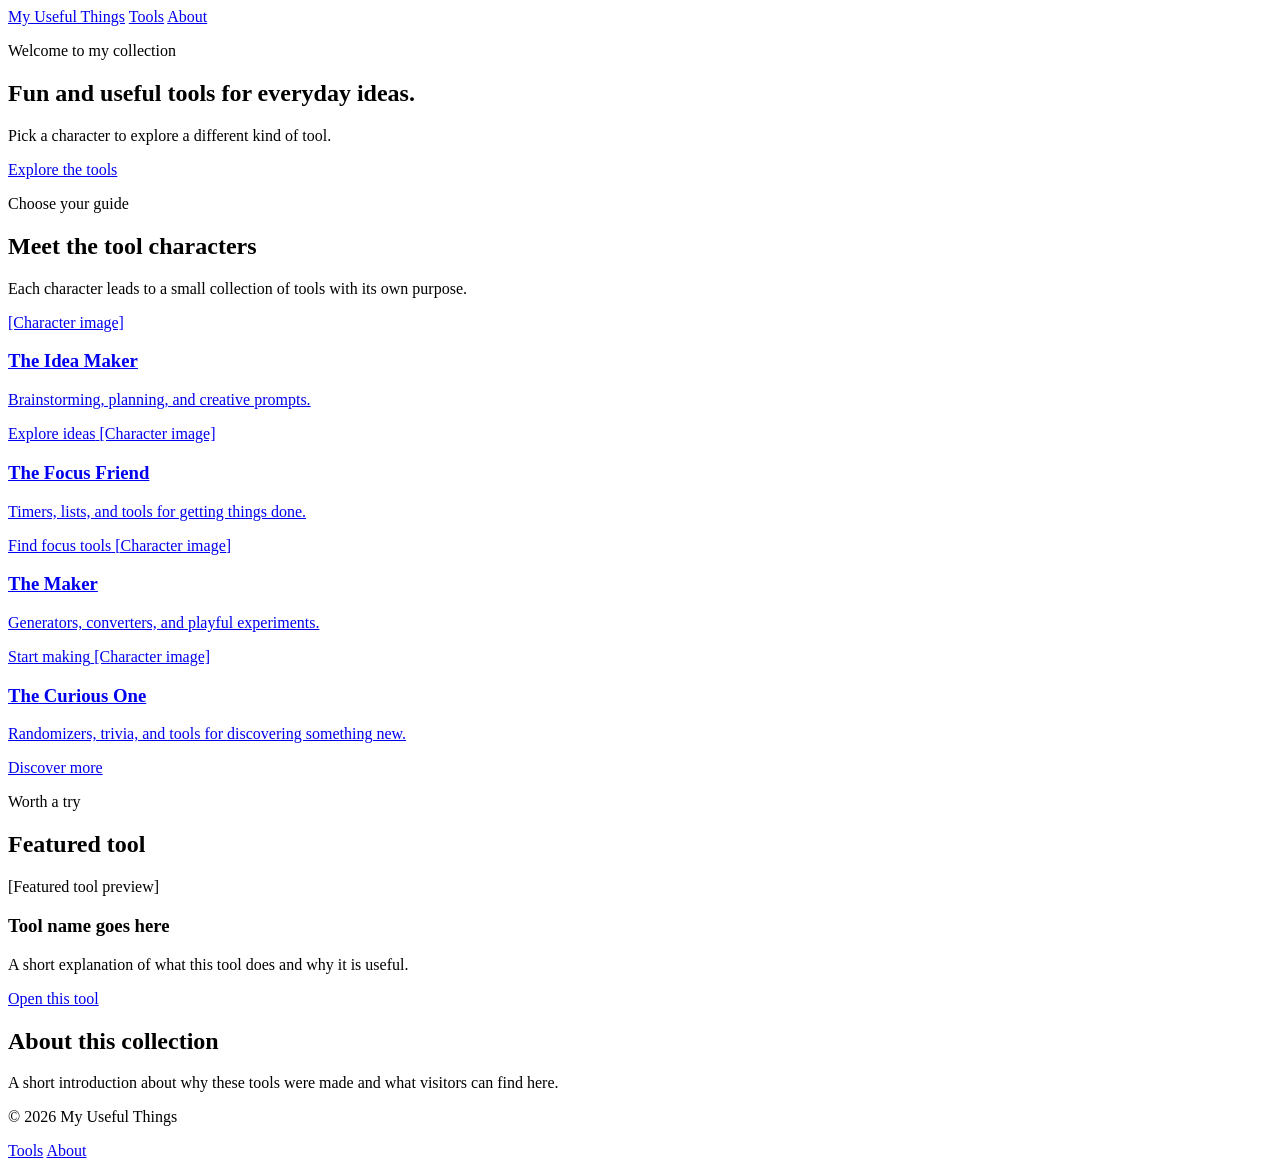
==== index.html @ 96efe14b "Initial commit" ====
<!doctype html>
<html lang="en">
	<head>
		<meta charset="utf-8" />
		<meta name="viewport" content="width=device-width, initial-scale=1" />
		<title>My Useful Things</title>
	</head>
	<body>
		<header>
			<nav aria-label="Main navigation">
				<a href="index.html">My Useful Things</a>
				<a href="#tools">Tools</a>
				<a href="#about">About</a>
			</nav>

			<section class="hero" aria-labelledby="page-title">
				<p>Welcome to my collection</p>
				<h1 id="page-title">Fun and useful tools for everyday ideas.</h1>
				<p>Pick a character to explore a different kind of tool.</p>
				<a href="#tools">Explore the tools</a>
			</section>
		</header>

		<main>
			<section id="tools" aria-labelledby="tools-title">
				<p>Choose your guide</p>
				<h2 id="tools-title">Meet the tool characters</h2>
				<p>Each character leads to a small collection of tools with its own purpose.</p>

				<div class="character-grid">
					<a class="character-card" href="character-ideas.html">
						<span aria-hidden="true">[Character image]</span>
						<h3>The Idea Maker</h3>
						<p>Brainstorming, planning, and creative prompts.</p>
						<span>Explore ideas</span>
					</a>

					<a class="character-card" href="character-focus.html">
						<span aria-hidden="true">[Character image]</span>
						<h3>The Focus Friend</h3>
						<p>Timers, lists, and tools for getting things done.</p>
						<span>Find focus tools</span>
					</a>

					<a class="character-card" href="character-create.html">
						<span aria-hidden="true">[Character image]</span>
						<h3>The Maker</h3>
						<p>Generators, converters, and playful experiments.</p>
						<span>Start making</span>
					</a>

					<a class="character-card" href="character-discover.html">
						<span aria-hidden="true">[Character image]</span>
						<h3>The Curious One</h3>
						<p>Randomizers, trivia, and tools for discovering something new.</p>
						<span>Discover more</span>
					</a>
				</div>
			</section>

			<section id="featured" aria-labelledby="featured-title">
				<p>Worth a try</p>
				<h2 id="featured-title">Featured tool</h2>
				<div class="featured-tool">
					<span aria-hidden="true">[Featured tool preview]</span>
					<div>
						<h3>Tool name goes here</h3>
						<p>A short explanation of what this tool does and why it is useful.</p>
						<a href="tool.html">Open this tool</a>
					</div>
				</div>
			</section>

			<section id="about" aria-labelledby="about-title">
				<h2 id="about-title">About this collection</h2>
				<p>A short introduction about why these tools were made and what visitors can find here.</p>
			</section>
		</main>

		<footer>
			<p>&copy; 2026 My Useful Things</p>
			<nav aria-label="Footer navigation">
				<a href="#tools">Tools</a>
				<a href="#about">About</a>
			</nav>
		</footer>
	</body>
</html>
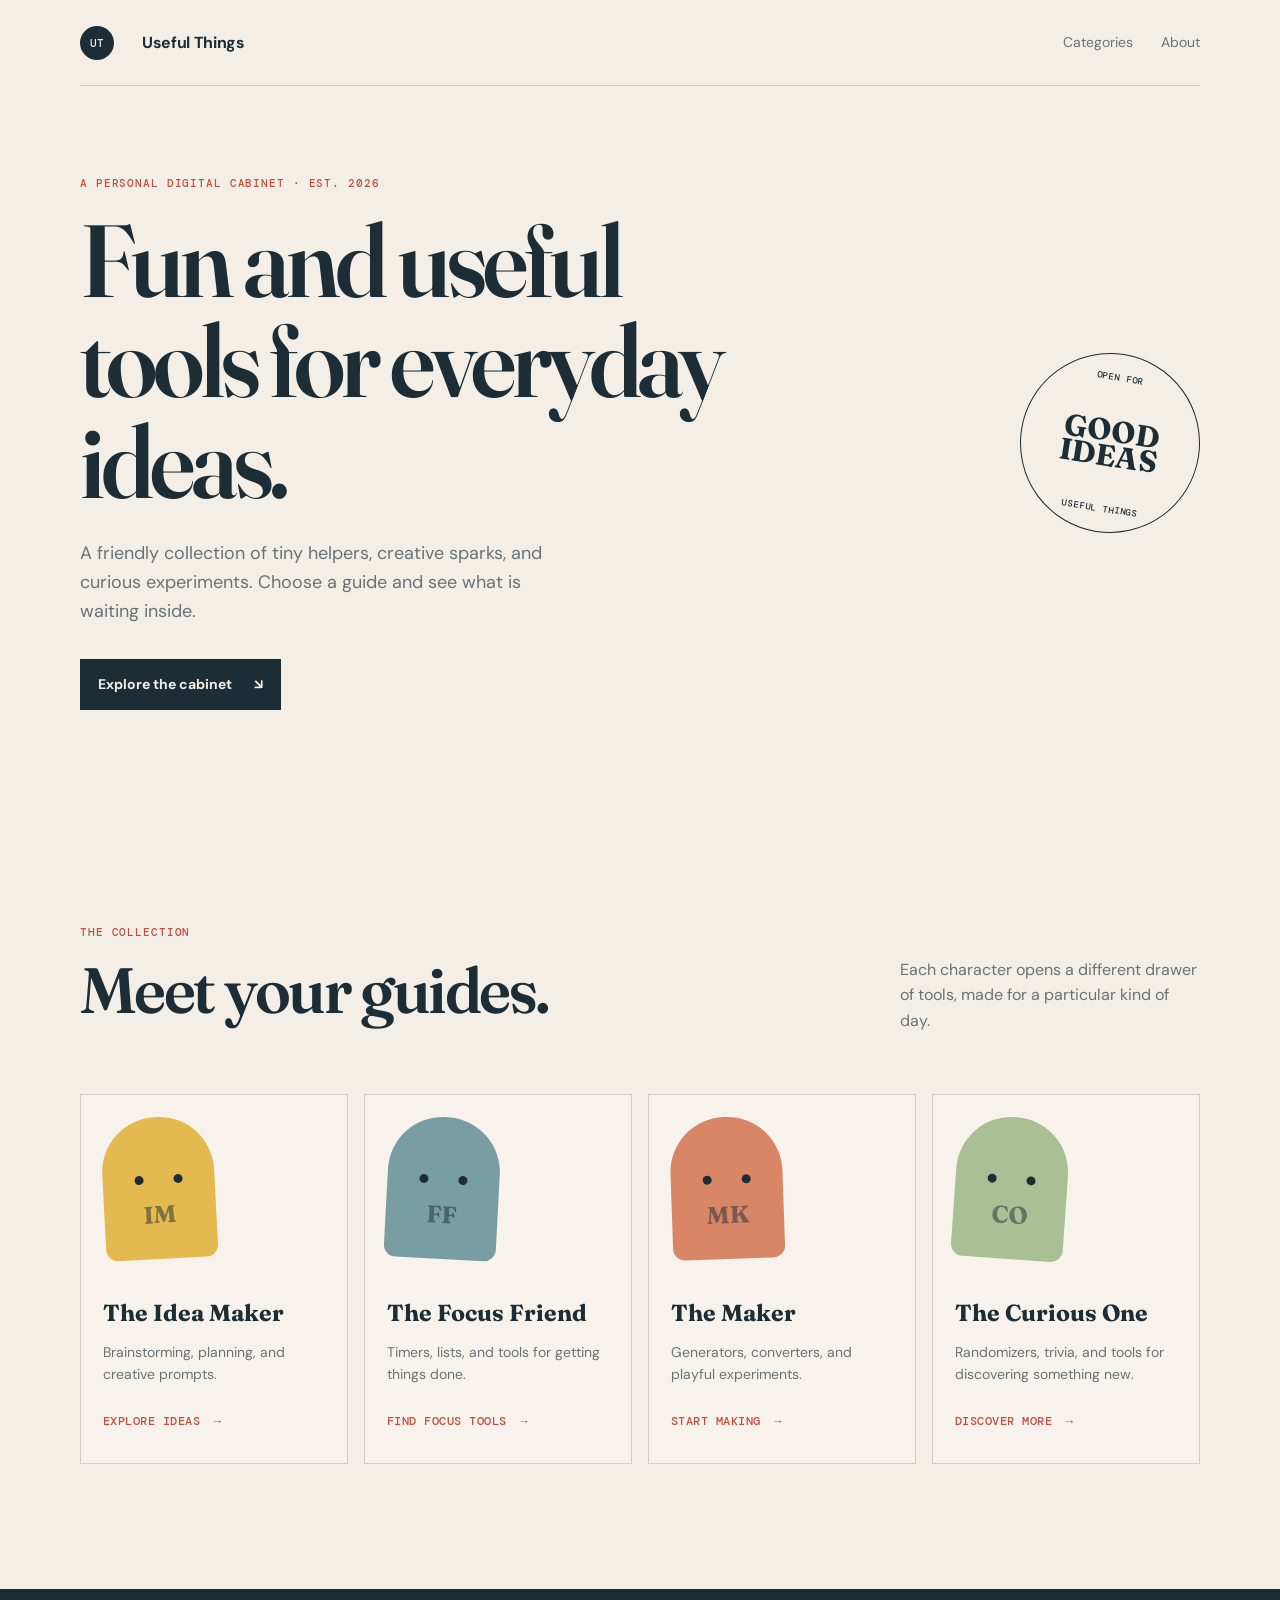
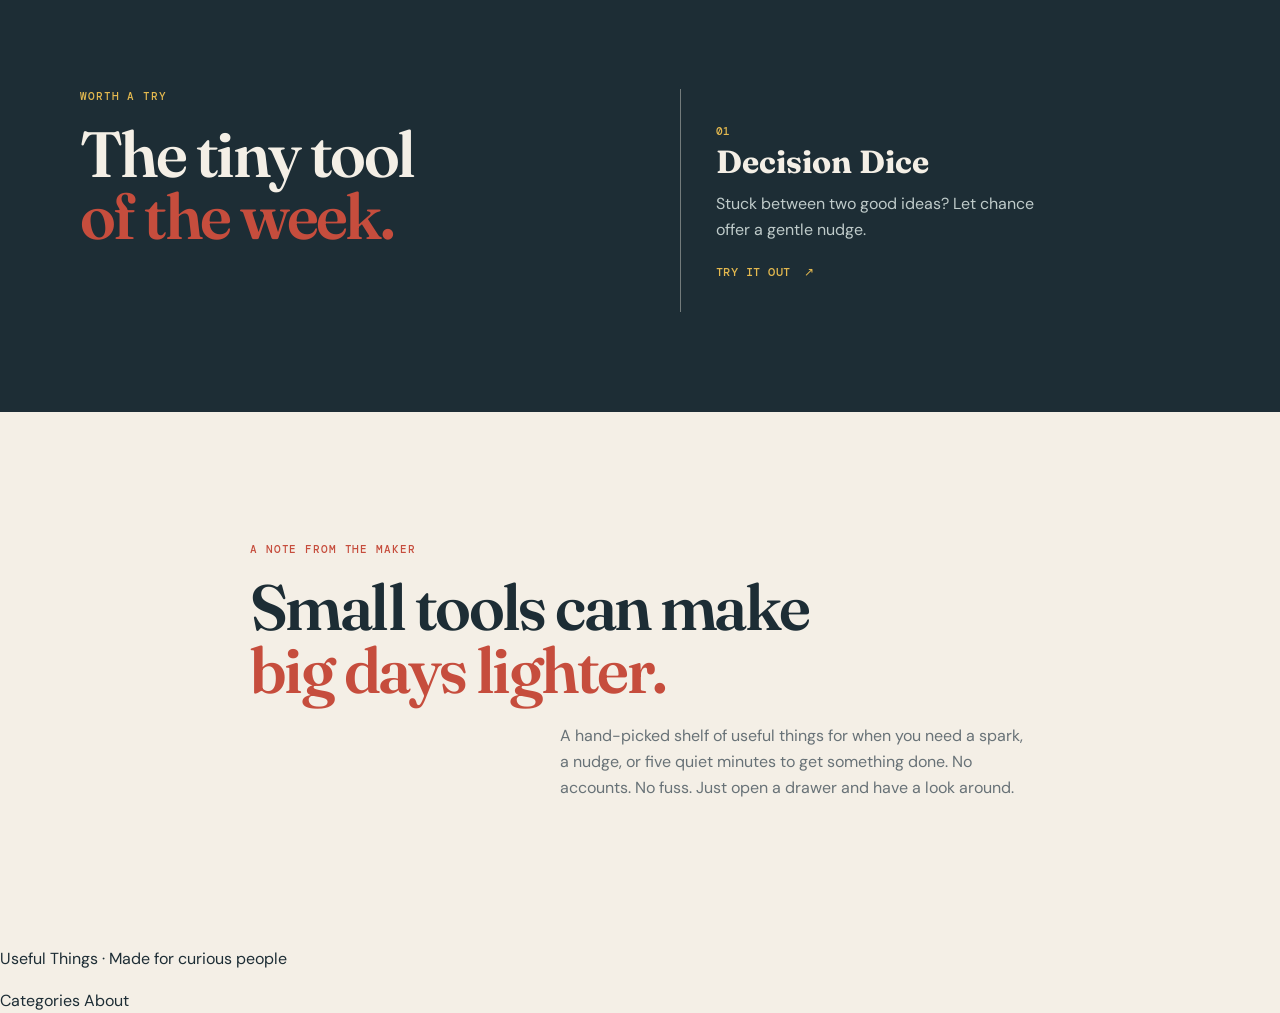
==== commit 2f0a814f: "Polished UI" ====
--- a/index.html
+++ b/index.html
@@ -3,84 +3,75 @@
 	<head>
 		<meta charset="utf-8" />
 		<meta name="viewport" content="width=device-width, initial-scale=1" />
-		<title>My Useful Things</title>
+		<meta name="description" content="A small cabinet of fun and useful digital tools." />
+		<link rel="preconnect" href="https://fonts.googleapis.com" />
+		<link rel="preconnect" href="https://fonts.gstatic.com" crossorigin />
+		<link href="https://fonts.googleapis.com/css2?family=DM+Mono:wght@400;500&family=DM+Sans:wght@400;500;700&family=Fraunces:opsz,wght@9..144,600;9..144,700&display=swap" rel="stylesheet" />
+		<link rel="stylesheet" href="styles.css" />
+		<title>Useful Things | A cabinet of tools</title>
 	</head>
 	<body>
 		<header>
-			<nav aria-label="Main navigation">
-				<a href="index.html">My Useful Things</a>
-				<a href="#tools">Tools</a>
-				<a href="#about">About</a>
+			<nav class="site-nav page-width" aria-label="Main navigation">
+				<a class="brand" href="index.html"><span class="brand-mark">UT</span><span>Useful Things</span></a>
+				<div class="nav-links"><a href="#tools">Categories</a><a href="#about">About</a></div>
 			</nav>
 
-			<section class="hero" aria-labelledby="page-title">
-				<p>Welcome to my collection</p>
+			<section class="hero page-width" aria-labelledby="page-title">
+				<div class="hero-copy"><p class="eyebrow">A personal digital cabinet · Est. 2026</p>
 				<h1 id="page-title">Fun and useful tools for everyday ideas.</h1>
-				<p>Pick a character to explore a different kind of tool.</p>
-				<a href="#tools">Explore the tools</a>
+				<p class="hero-intro">A friendly collection of tiny helpers, creative sparks, and curious experiments. Choose a guide and see what is waiting inside.</p>
+				<a class="button button-dark" href="#tools">Explore the cabinet <span aria-hidden="true">↘</span></a></div>
+				<div class="hero-stamp" aria-label="A collection of useful things"><span class="stamp-top">OPEN FOR</span><strong>GOOD<br />IDEAS</strong><span class="stamp-bottom">USEFUL THINGS</span></div>
 			</section>
 		</header>
 
 		<main>
-			<section id="tools" aria-labelledby="tools-title">
-				<p>Choose your guide</p>
-				<h2 id="tools-title">Meet the tool characters</h2>
-				<p>Each character leads to a small collection of tools with its own purpose.</p>
+			<section id="tools" class="page-width section-block" aria-labelledby="tools-title">
+				<div class="section-heading"><div><p class="eyebrow">The collection</p><h2 id="tools-title">Meet your guides.</h2></div><p>Each character opens a different drawer of tools, made for a particular kind of day.</p></div>
 
 				<div class="character-grid">
 					<a class="character-card" href="character-ideas.html">
-						<span aria-hidden="true">[Character image]</span>
+						<span class="character-art character-idea" aria-hidden="true"><span>IM</span></span>
 						<h3>The Idea Maker</h3>
 						<p>Brainstorming, planning, and creative prompts.</p>
-						<span>Explore ideas</span>
+						<span class="card-link">Explore ideas <span aria-hidden="true">→</span></span>
 					</a>
 
 					<a class="character-card" href="character-focus.html">
-						<span aria-hidden="true">[Character image]</span>
+						<span class="character-art character-focus" aria-hidden="true"><span>FF</span></span>
 						<h3>The Focus Friend</h3>
 						<p>Timers, lists, and tools for getting things done.</p>
-						<span>Find focus tools</span>
+						<span class="card-link">Find focus tools <span aria-hidden="true">→</span></span>
 					</a>
 
 					<a class="character-card" href="character-create.html">
-						<span aria-hidden="true">[Character image]</span>
+						<span class="character-art character-maker" aria-hidden="true"><span>MK</span></span>
 						<h3>The Maker</h3>
 						<p>Generators, converters, and playful experiments.</p>
-						<span>Start making</span>
+						<span class="card-link">Start making <span aria-hidden="true">→</span></span>
 					</a>
 
 					<a class="character-card" href="character-discover.html">
-						<span aria-hidden="true">[Character image]</span>
+						<span class="character-art character-curious" aria-hidden="true"><span>CO</span></span>
 						<h3>The Curious One</h3>
 						<p>Randomizers, trivia, and tools for discovering something new.</p>
-						<span>Discover more</span>
+						<span class="card-link">Discover more <span aria-hidden="true">→</span></span>
 					</a>
 				</div>
 			</section>
 
-			<section id="featured" aria-labelledby="featured-title">
-				<p>Worth a try</p>
-				<h2 id="featured-title">Featured tool</h2>
-				<div class="featured-tool">
-					<span aria-hidden="true">[Featured tool preview]</span>
-					<div>
-						<h3>Tool name goes here</h3>
-						<p>A short explanation of what this tool does and why it is useful.</p>
-						<a href="tool.html">Open this tool</a>
-					</div>
-				</div>
+			<section id="featured" class="feature-band" aria-labelledby="featured-title"><div class="page-width feature-inner"><div><p class="eyebrow">Worth a try</p><h2 id="featured-title">The tiny tool<br /><em>of the week.</em></h2></div><div class="feature-note"><span class="tool-number">01</span><h3>Decision Dice</h3><p>Stuck between two good ideas? Let chance offer a gentle nudge.</p><a class="text-link" href="character-discover.html">Try it out <span aria-hidden="true">↗</span></a></div></div></section>
 			</section>
 
-			<section id="about" aria-labelledby="about-title">
-				<h2 id="about-title">About this collection</h2>
-				<p>A short introduction about why these tools were made and what visitors can find here.</p>
+			<section id="about" class="page-width about-section" aria-labelledby="about-title"><p class="eyebrow">A note from the maker</p><h2 id="about-title">Small tools can make<br /><em>big days lighter.</em></h2><p>A hand-picked shelf of useful things for when you need a spark, a nudge, or five quiet minutes to get something done. No accounts. No fuss. Just open a drawer and have a look around.</p>
 			</section>
 		</main>
 
 		<footer>
-			<p>&copy; 2026 My Useful Things</p>
+			<p>Useful Things <span aria-hidden="true">·</span> Made for curious people</p>
 			<nav aria-label="Footer navigation">
-				<a href="#tools">Tools</a>
+				<a href="#tools">Categories</a>
 				<a href="#about">About</a>
 			</nav>
 		</footer>
--- a/styles.css
+++ b/styles.css
@@ -0,0 +1,65 @@
+:root {
+  --paper: #f4efe6;
+  --paper-deep: #e8dfd1;
+  --ink: #1d2d35;
+  --muted: #687277;
+  --red: #c64d3d;
+  --yellow: #e4b94f;
+  --blue: #789da2;
+  --line: rgba(29, 45, 53, 0.18);
+  --serif: "Fraunces", Georgia, serif;
+  --sans: "DM Sans", Verdana, sans-serif;
+  --mono: "DM Mono", Consolas, monospace;
+}
+
+* { box-sizing: border-box; }
+html { scroll-behavior: smooth; }
+body { margin: 0; color: var(--ink); background: var(--paper); font: 400 16px/1.6 var(--sans); }
+a { color: inherit; text-decoration: none; }
+a:focus-visible { outline: 3px solid var(--red); outline-offset: 5px; }
+.page-width { width: min(1120px, calc(100% - 48px)); margin-inline: auto; }
+.site-header { min-height: 680px; border-bottom: 1px solid var(--line); background: radial-gradient(circle at 80% 35%, rgba(228,185,79,.25), transparent 25%), var(--paper); }
+.site-nav { display: flex; align-items: center; justify-content: space-between; min-height: 86px; border-bottom: 1px solid var(--line); }
+.brand, .nav-links, .site-footer nav { display: flex; align-items: center; gap: 28px; }
+.brand { font-weight: 700; letter-spacing: -.02em; }
+.brand-mark { display: grid; place-items: center; width: 34px; height: 34px; color: var(--paper); background: var(--ink); border-radius: 50%; font: 500 11px var(--mono); }
+.nav-links a, .site-footer a { color: var(--muted); font-size: 14px; }
+.nav-links a:hover, .site-footer a:hover, .text-link:hover { color: var(--red); }
+.hero { display: flex; align-items: center; justify-content: space-between; gap: 60px; min-height: 594px; padding-block: 90px; }
+.hero-copy { max-width: 720px; }
+.eyebrow { margin: 0 0 20px; color: var(--red); font: 500 11px var(--mono); letter-spacing: .08em; text-transform: uppercase; }
+h1, h2, h3, p { margin-top: 0; }
+h1, h2 { font-family: var(--serif); font-weight: 600; letter-spacing: -.04em; line-height: .98; }
+h1 { max-width: 760px; margin-bottom: 28px; font-size: clamp(3.4rem, 8vw, 7.2rem); }
+h2 { margin-bottom: 22px; font-size: clamp(2.8rem, 5vw, 5rem); }
+h3 { margin-bottom: 10px; font-size: 1.25rem; }
+em { color: var(--red); font-style: normal; }
+.hero-intro { max-width: 470px; margin-bottom: 34px; color: var(--muted); font-size: 18px; }
+.button { display: inline-flex; align-items: center; gap: 22px; padding: 14px 18px; font-size: 14px; font-weight: 700; transition: transform .2s ease, background .2s ease; }
+.button:hover { transform: translateY(-3px); }
+.button-dark { color: var(--paper); background: var(--ink); }
+.hero-stamp { display: grid; place-items: center; flex: 0 0 180px; width: 180px; height: 180px; color: var(--ink); border: 1px solid var(--ink); border-radius: 50%; text-align: center; transform: rotate(9deg); }
+.hero-stamp strong { font: 700 30px/.84 var(--serif); }
+.stamp-top, .stamp-bottom { font: 500 9px var(--mono); letter-spacing: .1em; }
+.section-block { padding-block: 125px; }
+.section-heading { display: flex; align-items: end; justify-content: space-between; gap: 40px; margin-bottom: 50px; }
+.section-heading > p { max-width: 300px; margin-bottom: 10px; color: var(--muted); }
+.character-grid { display: grid; grid-template-columns: repeat(4, 1fr); gap: 16px; }
+.character-card { min-height: 370px; padding: 22px; border: 1px solid var(--line); background: rgba(255,255,255,.22); transition: transform .25s ease, background .25s ease, box-shadow .25s ease; }
+.character-card:hover { background: #fffaf3; box-shadow: 8px 8px 0 var(--paper-deep); transform: translateY(-6px); }
+.character-art { display: grid; place-items: center; width: 112px; height: 142px; margin-bottom: 35px; border-radius: 55px 55px 12px 12px; font: 700 24px var(--serif); position: relative; }
+.character-art::before, .character-art::after { content: ""; position: absolute; top: 58px; width: 9px; height: 9px; background: var(--ink); border-radius: 50%; }
+.character-art::before { left: 32px; }.character-art::after { right: 32px; }
+.character-idea { background: var(--yellow); transform: rotate(-3deg); }.character-focus { background: var(--blue); transform: rotate(3deg); }.character-maker { background: #d98667; transform: rotate(-2deg); }.character-curious { background: #aabf94; transform: rotate(4deg); }
+.character-art span { padding-top: 52px; opacity: .5; }
+.character-card h3 { font-family: var(--serif); font-size: 1.45rem; }
+.character-card p { min-height: 52px; color: var(--muted); font-size: 14px; }
+.card-link, .text-link { color: var(--red); font: 500 12px var(--mono); text-transform: uppercase; letter-spacing: .04em; }
+.card-link span, .text-link span { display: inline-block; margin-left: 6px; transition: transform .2s ease; }.character-card:hover .card-link span, .text-link:hover span { transform: translateX(4px); }
+.feature-band { color: var(--paper); background: var(--ink); }
+.feature-inner { display: grid; grid-template-columns: 1fr 1fr; gap: 80px; padding-block: 100px; }.feature-inner h2 { margin-bottom: 0; }.feature-inner .eyebrow { color: var(--yellow); }.feature-note { align-self: center; padding: 28px 0 28px 35px; border-left: 1px solid rgba(244,239,230,.4); }.feature-note h3 { font: 700 2rem var(--serif); }.feature-note p { max-width: 340px; color: #bfcbca; }.tool-number { color: var(--yellow); font: 500 11px var(--mono); }.feature-note .text-link { color: var(--yellow); }
+.about-section { max-width: 780px; padding-block: 130px; }.about-section > p:last-child { max-width: 470px; margin-left: auto; color: var(--muted); }
+.site-footer { border-top: 1px solid var(--line); }.footer-inner { display: flex; justify-content: space-between; padding-block: 27px; color: var(--muted); font: 12px var(--mono); }.footer-inner p { margin: 0; }.footer-inner nav { gap: 20px; }
+.category-header { padding-bottom: 65px; border-bottom: 1px solid var(--line); }.category-hero { display: grid; grid-template-columns: 1fr 180px; align-items: center; gap: 80px; padding-block: 90px 30px; }.category-hero h1 { margin-bottom: 22px; }.category-hero p:last-child { max-width: 530px; color: var(--muted); font-size: 18px; }.category-art { justify-self: end; }
+.tool-list { display: grid; grid-template-columns: repeat(2, 1fr); gap: 18px; padding-block: 80px 120px; }.tool-item { display: grid; grid-template-columns: 54px 1fr; gap: 20px; min-height: 170px; padding: 26px; border: 1px solid var(--line); background: rgba(255,255,255,.22); }.tool-icon { display: grid; place-items: center; width: 54px; height: 54px; color: var(--paper); background: var(--red); border-radius: 50%; font: 500 12px var(--mono); }.tool-item h2 { margin-bottom: 10px; font-size: 1.8rem; }.tool-item p { color: var(--muted); font-size: 14px; }.back-link { display: inline-block; padding-top: 30px; color: var(--red); font: 500 12px var(--mono); text-transform: uppercase; }
+@media (max-width: 760px) { .page-width { width: min(100% - 32px, 600px); }.site-header { min-height: auto; }.site-nav { min-height: 72px; }.nav-links { gap: 14px; }.hero { display: block; padding-block: 75px 90px; }.hero-stamp { margin: 60px auto 0; }.section-block { padding-block: 80px; }.section-heading, .feature-inner, .category-hero { display: block; }.section-heading > p { margin-top: 24px; }.character-grid, .tool-list { grid-template-columns: 1fr; }.character-card { min-height: 0; }.character-art { margin-bottom: 25px; }.feature-inner { padding-block: 75px; }.feature-note { margin-top: 50px; padding: 28px 0 0; border-top: 1px solid rgba(244,239,230,.4); border-left: 0; }.about-section { padding-block: 85px; }.about-section > p:last-child { margin-left: 0; }.footer-inner { display: block; }.footer-inner nav { margin-top: 16px; }.category-hero { padding-block: 60px 0; }.category-art { margin: 50px auto 0; }.category-hero h1 { font-size: 4rem; } }
